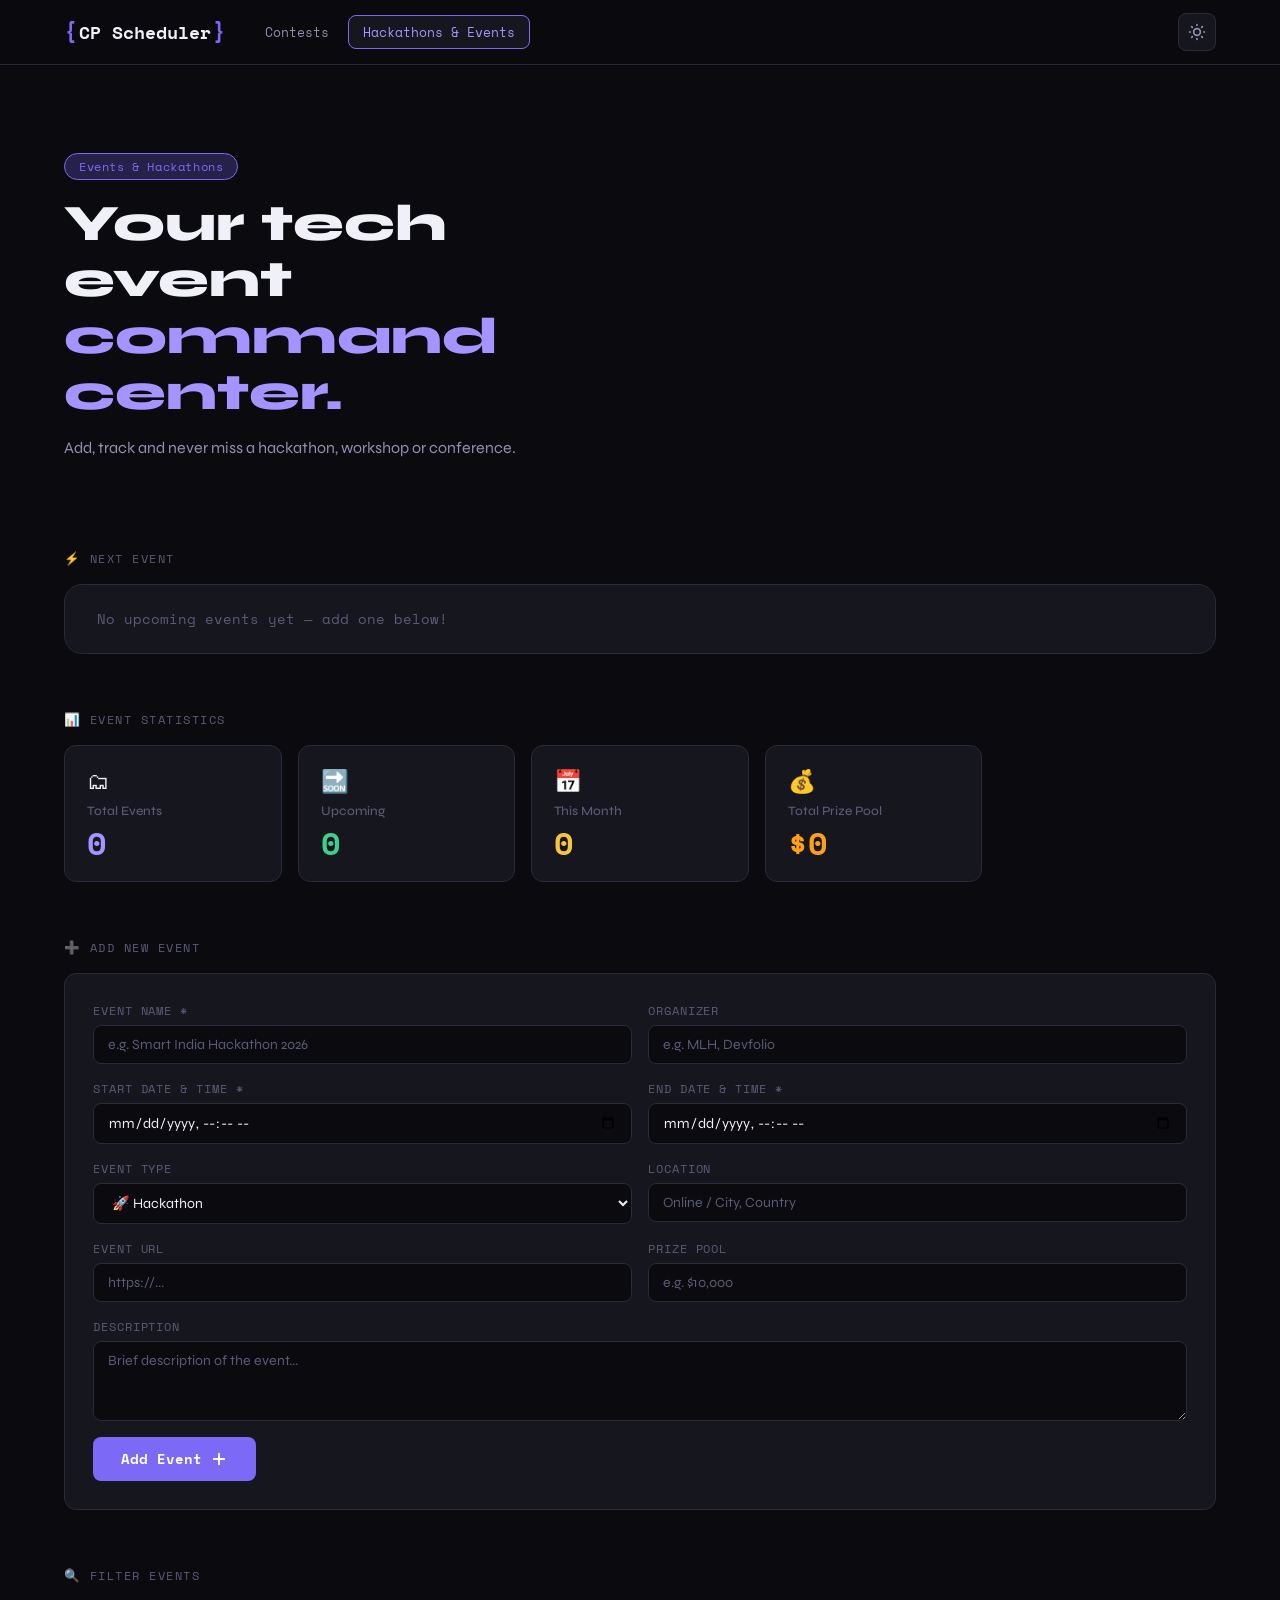
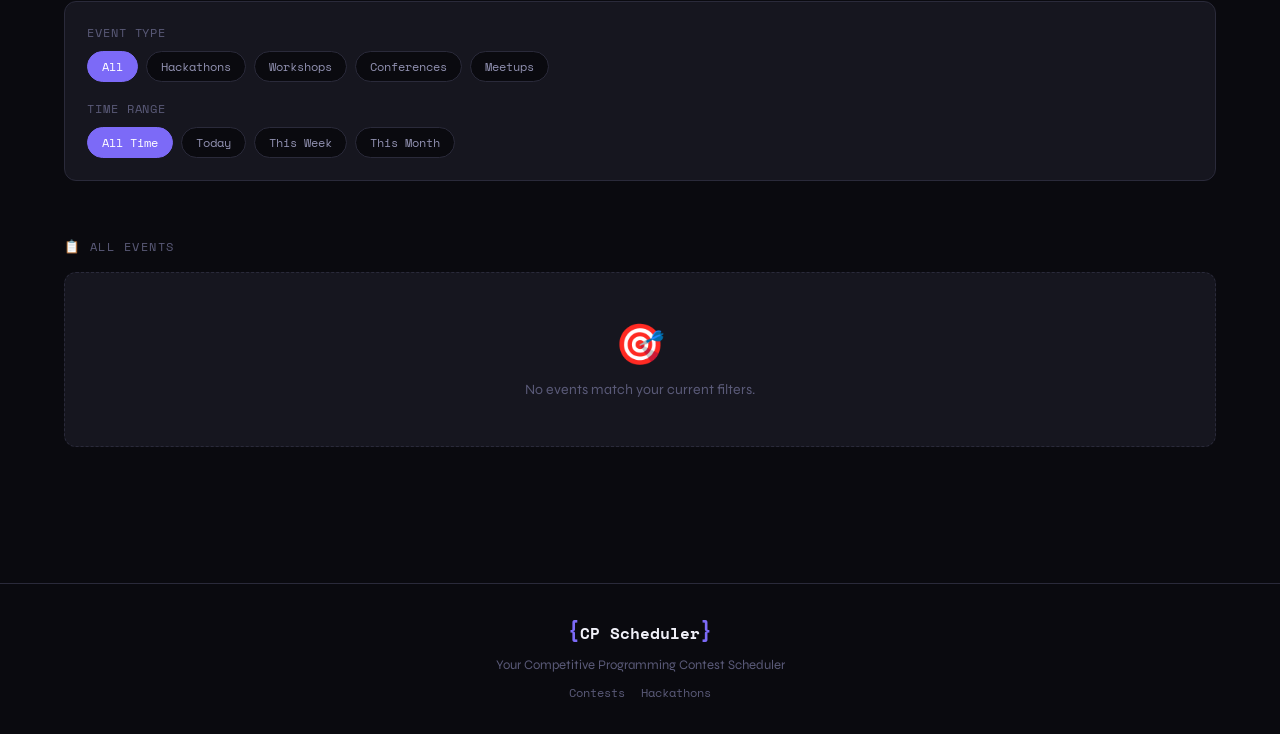
==== hackathons.html @ 65e53163 "Add CP Scheduler source code Upload HTML, CSS, JavaScript files and project assets." ====
<!DOCTYPE html>
<html lang="en">

<head>
  <meta charset="UTF-8" />
  <meta name="viewport" content="width=device-width, initial-scale=1.0" />
  <title>Hackathons & Events - CP Scheduler</title>
  <link rel="stylesheet" href="./styles/style.css" />
  <link rel="stylesheet" href="./styles/hackathons.css" />
  <link rel="preconnect" href="https://fonts.googleapis.com">
  <link rel="preconnect" href="https://fonts.gstatic.com" crossorigin>
  <link
    href="https://fonts.googleapis.com/css2?family=Space+Mono:ital,wght@0,400;0,700;1,400&family=Syne:wght@400;600;700;800&display=swap"
    rel="stylesheet">
  <script>
    const theme = localStorage.getItem('cp-scheduler-theme') || 'dark';
    document.documentElement.setAttribute('data-theme', theme);
  </script>
</head>

<body>
  <div id="app">
    <div class="bg-grid"></div>

    <header>
      <div class="container">
        <div class="logo">
          <span class="logo-bracket">{</span>
          <span class="logo-text">CP Scheduler</span>
          <span class="logo-bracket">}</span>
        </div>
        <nav class="nav-links">
          <a href="index.html">Contests</a>
          <a href="hackathons.html" class="active">Hackathons & Events</a>
        </nav>
        <div class="theme-toggle">
          <button id="theme-toggle-btn" aria-label="Toggle dark/light mode">
            <svg xmlns="http://www.w3.org/2000/svg" width="20" height="20" viewBox="0 0 24 24" fill="none"
              stroke="currentColor" stroke-width="2" stroke-linecap="round" stroke-linejoin="round" class="light-icon">
              <path
                d="M12 3v1m0 16v1m9-9h-1M4 12H3m15.364 6.364l-.707-.707M6.343 6.343l-.707-.707m12.728 0l-.707.707M6.343 17.657l-.707.707M16 12a4 4 0 11-8 0 4 4 0 018 0z">
              </path>
            </svg>
            <svg xmlns="http://www.w3.org/2000/svg" width="20" height="20" viewBox="0 0 24 24" fill="none"
              stroke="currentColor" stroke-width="2" stroke-linecap="round" stroke-linejoin="round" class="dark-icon">
              <path d="M21 12.79A9 9 0 1 1 11.21 3 7 7 0 0 0 21 12.79z"></path>
            </svg>
          </button>
        </div>
      </div>
    </header>

    <main>
      <div class="container">

        <section class="hero-section">
          <div class="hero-content">
            <div class="hero-tag">Events & Hackathons</div>
            <h1 class="hero-title">Your tech event<br><span class="accent">command center.</span></h1>
            <p class="hero-sub">Add, track and never miss a hackathon, workshop or conference.</p>
          </div>
        </section>

        <section class="next-event-section">
          <div class="section-label">⚡ Next Event</div>
          <div id="next-event" class="next-event">
            <div class="loading">No upcoming events yet — add one below!</div>
          </div>
        </section>

        <section class="stats-section">
          <div class="section-label">📊 Event Statistics</div>
          <div class="stats-grid">
            <div class="stat-card total-events">
              <div class="stat-icon">🗂</div>
              <h3>Total Events</h3>
              <div class="stat-value" id="total-events">0</div>
            </div>
            <div class="stat-card upcoming-events">
              <div class="stat-icon">🔜</div>
              <h3>Upcoming</h3>
              <div class="stat-value" id="upcoming-events">0</div>
            </div>
            <div class="stat-card this-month">
              <div class="stat-icon">📅</div>
              <h3>This Month</h3>
              <div class="stat-value" id="this-month-events">0</div>
            </div>
            <div class="stat-card prize-pool">
              <div class="stat-icon">💰</div>
              <h3>Total Prize Pool</h3>
              <div class="stat-value" id="total-prize-pool">$0</div>
            </div>
          </div>
        </section>

        <section class="add-event-section">
          <div class="section-label">➕ Add New Event</div>
          <div class="add-event-form">
            <div class="form-row">
              <div class="form-group">
                <label for="event-name">Event Name *</label>
                <input type="text" id="event-name" placeholder="e.g. Smart India Hackathon 2026" required>
              </div>
              <div class="form-group">
                <label for="event-organizer">Organizer</label>
                <input type="text" id="event-organizer" placeholder="e.g. MLH, Devfolio">
              </div>
            </div>
            <div class="form-row">
              <div class="form-group">
                <label for="event-start">Start Date & Time *</label>
                <input type="datetime-local" id="event-start" required>
              </div>
              <div class="form-group">
                <label for="event-end">End Date & Time *</label>
                <input type="datetime-local" id="event-end" required>
              </div>
            </div>
            <div class="form-row">
              <div class="form-group">
                <label for="event-type">Event Type</label>
                <select id="event-type">
                  <option value="hackathon">🚀 Hackathon</option>
                  <option value="workshop">🛠 Workshop</option>
                  <option value="conference">🎤 Conference</option>
                  <option value="meetup">🤝 Meetup</option>
                  <option value="other">📌 Other</option>
                </select>
              </div>
              <div class="form-group">
                <label for="event-location">Location</label>
                <input type="text" id="event-location" placeholder="Online / City, Country">
              </div>
            </div>
            <div class="form-row">
              <div class="form-group">
                <label for="event-url">Event URL</label>
                <input type="url" id="event-url" placeholder="https://...">
              </div>
              <div class="form-group">
                <label for="event-prize">Prize Pool</label>
                <input type="text" id="event-prize" placeholder="e.g. $10,000">
              </div>
            </div>
            <div class="form-group full-width">
              <label for="event-description">Description</label>
              <textarea id="event-description" placeholder="Brief description of the event..."></textarea>
            </div>
            <button id="add-event-btn" class="add-event-button">
              <span>Add Event</span>
              <svg xmlns="http://www.w3.org/2000/svg" width="18" height="18" viewBox="0 0 24 24" fill="none"
                stroke="currentColor" stroke-width="2.5" stroke-linecap="round" stroke-linejoin="round">
                <line x1="12" y1="5" x2="12" y2="19"></line>
                <line x1="5" y1="12" x2="19" y2="12"></line>
              </svg>
            </button>
          </div>
        </section>

        <section class="filters-section">
          <div class="section-label">🔍 Filter Events</div>
          <div class="filters">
            <div class="filter-group">
              <label>Event Type</label>
              <div class="filter-options">
                <button class="filter-btn active" data-type="all">All</button>
                <button class="filter-btn" data-type="hackathon">Hackathons</button>
                <button class="filter-btn" data-type="workshop">Workshops</button>
                <button class="filter-btn" data-type="conference">Conferences</button>
                <button class="filter-btn" data-type="meetup">Meetups</button>
              </div>
            </div>
            <div class="filter-group">
              <label>Time Range</label>
              <div class="filter-options">
                <button class="filter-btn active" data-time="all">All Time</button>
                <button class="filter-btn" data-time="today">Today</button>
                <button class="filter-btn" data-time="week">This Week</button>
                <button class="filter-btn" data-time="month">This Month</button>
              </div>
            </div>
          </div>
        </section>

        <section class="events-section">
          <div class="section-label">📋 All Events</div>
          <div class="events-grid" id="hackathons-list">
            <div class="empty-state">
              <div class="empty-icon">🎯</div>
              <p>No events yet. Add your first event above!</p>
            </div>
          </div>
        </section>

      </div>
    </main>

    <footer>
      <div class="container">
        <div class="footer-inner">
          <div class="footer-logo">
            <span class="logo-bracket">{</span>CP Scheduler<span class="logo-bracket">}</span>
          </div>
          <p>Your Competitive Programming Contest Scheduler</p>
          <div class="footer-links">
            <a href="index.html">Contests</a>
            <a href="hackathons.html">Hackathons</a>
          </div>
        </div>
      </div>
    </footer>
  </div>

  <script type="module" src="./js/hackathons-page.js"></script>
</body>

</html>
---- styles/style.css ----
/* ===========================
   CP Scheduler — style.css
   Global styles, theme, layout
   =========================== */

:root {
  --bg: #0a0a0f;
  --bg-secondary: #111118;
  --bg-card: #16161f;
  --bg-card-hover: #1c1c28;
  --border: #2a2a3a;
  --border-light: #3a3a50;
  --text-primary: #f0f0f8;
  --text-secondary: #9090b0;
  --text-muted: #5a5a78;
  --accent: #7c6af7;
  --accent-glow: rgba(124, 106, 247, 0.25);
  --accent-bright: #a594ff;
  --green: #3ecf8e;
  --green-dim: rgba(62, 207, 142, 0.15);
  --red: #f6685e;
  --yellow: #f5c542;

  /* Platform colors */
  --lc: #ffa116;
  --lc-bg: rgba(255, 161, 22, 0.1);
  --cf: #1d9bf0;
  --cf-bg: rgba(29, 155, 240, 0.1);
  --cc: #5b4638;
  --cc-bg: rgba(91, 70, 56, 0.15);
  --cc-accent: #e87b2e;
  --gfg: #2f8d46;
  --gfg-bg: rgba(47, 141, 70, 0.1);

  --radius: 12px;
  --radius-sm: 8px;
  --radius-lg: 18px;
  --shadow: 0 4px 24px rgba(0, 0, 0, 0.35);
  --shadow-card: 0 2px 12px rgba(0, 0, 0, 0.3);
  --font-mono: 'Space Mono', monospace;
  --font-display: 'Syne', sans-serif;
  --transition: 0.2s ease;
}

[data-theme="light"] {
  --bg: #f4f4fb;
  --bg-secondary: #eaeaf5;
  --bg-card: #ffffff;
  --bg-card-hover: #f0f0fa;
  --border: #dcdcee;
  --border-light: #c8c8e0;
  --text-primary: #12121e;
  --text-secondary: #44445a;
  --text-muted: #88889a;
  --accent: #6b5ae0;
  --accent-glow: rgba(107, 90, 224, 0.15);
  --accent-bright: #7c6af7;
  --shadow: 0 4px 24px rgba(0, 0, 0, 0.08);
  --shadow-card: 0 2px 12px rgba(0, 0, 0, 0.06);
}

*,
*::before,
*::after {
  box-sizing: border-box;
  margin: 0;
  padding: 0;
}

html {
  scroll-behavior: smooth;
}

body {
  font-family: var(--font-display);
  background: var(--bg);
  color: var(--text-primary);
  min-height: 100vh;
  transition: background var(--transition), color var(--transition);
  overflow-x: hidden;
}

/* Grid background */
/* .bg-grid {
  position: fixed;
  inset: 0;
  background-image:
    linear-gradient(var(--border) 1px, transparent 1px),
    linear-gradient(90deg, var(--border) 1px, transparent 1px);
  background-size: 40px 40px;
  opacity: 0.3;
  pointer-events: none;
  z-index: 0;
} */

#app {
  position: relative;
  z-index: 1;
}

.container {
  max-width: 1200px;
  margin: 0 auto;
  padding: 0 24px;
}

/* Header */
header {
  position: sticky;
  top: 0;
  z-index: 100;
  background: rgba(10, 10, 15, 0.85);
  backdrop-filter: blur(16px);
  border-bottom: 1px solid var(--border);
  padding: 0;
}

[data-theme="light"] header {
  background: rgba(244, 244, 251, 0.85);
}

header .container {
  display: flex;
  align-items: center;
  gap: 24px;
  height: 64px;
}

.logo {
  display: flex;
  align-items: center;
  gap: 2px;
  font-family: var(--font-mono);
  font-weight: 700;
  font-size: 1.1rem;
  white-space: nowrap;
  flex-shrink: 0;
}

.logo-bracket {
  color: var(--accent);
  font-size: 1.3rem;
}

.logo-text {
  color: var(--text-primary);
}

.nav-links {
  display: flex;
  gap: 4px;
  flex: 1;
}

.nav-links a {
  font-family: var(--font-mono);
  font-size: 0.82rem;
  color: var(--text-secondary);
  text-decoration: none;
  padding: 6px 14px;
  border-radius: var(--radius-sm);
  transition: all var(--transition);
  border: 1px solid transparent;
}

.nav-links a:hover,
.nav-links a.active {
  color: var(--text-primary);
  background: var(--bg-card);
  border-color: var(--border);
}

.nav-links a.active {
  color: var(--accent-bright);
  border-color: var(--accent);
}

/* Theme toggle */
.theme-toggle button {
  background: var(--bg-card);
  border: 1px solid var(--border);
  color: var(--text-secondary);
  border-radius: var(--radius-sm);
  width: 38px;
  height: 38px;
  cursor: pointer;
  display: flex;
  align-items: center;
  justify-content: center;
  transition: all var(--transition);
  flex-shrink: 0;
}

.theme-toggle button:hover {
  border-color: var(--accent);
  color: var(--accent);
}

/* Icon visibility */
.dark-icon { display: none; }
.light-icon { display: block; }

[data-theme="light"] .dark-icon { display: block; }
[data-theme="light"] .light-icon { display: none; }

/* Main */
main {
  padding: 40px 0 80px;
}

/* Hero section */
.hero-section {
  padding: 48px 0 32px;
  animation: fadeUp 0.6s ease both;
}

.hero-content {
  max-width: 580px;
}

.hero-tag {
  display: inline-block;
  font-family: var(--font-mono);
  font-size: 0.75rem;
  color: var(--accent);
  background: var(--accent-glow);
  border: 1px solid var(--accent);
  border-radius: 100px;
  padding: 4px 14px;
  margin-bottom: 16px;
  letter-spacing: 0.05em;
}

.hero-title {
  font-size: clamp(2rem, 5vw, 3.2rem);
  font-weight: 800;
  line-height: 1.1;
  color: var(--text-primary);
  margin-bottom: 14px;
}

.hero-title .accent {
  color: var(--accent-bright);
}

.hero-sub {
  font-size: 1rem;
  color: var(--text-secondary);
  line-height: 1.6;
}

/* Section labels */
.section-label {
  font-family: var(--font-mono);
  font-size: 0.78rem;
  color: var(--text-muted);
  text-transform: uppercase;
  letter-spacing: 0.12em;
  margin-bottom: 16px;
}

section {
  margin-bottom: 56px;
  animation: fadeUp 0.5s ease both;
}

section:nth-child(2) {
  animation-delay: 0.05s;
}

section:nth-child(3) {
  animation-delay: 0.1s;
}

section:nth-child(4) {
  animation-delay: 0.15s;
}

.section-header {
  display: flex;
  align-items: center;
  justify-content: space-between;
  flex-wrap: wrap;
  gap: 12px;
  margin-bottom: 20px;
}

.section-header .section-label {
  margin-bottom: 0;
}

/* Loading state */
.loading {
  color: var(--text-muted);
  font-family: var(--font-mono);
  font-size: 0.85rem;
  padding: 24px;
  text-align: center;
}

/* Footer */
footer {
  border-top: 1px solid var(--border);
  padding: 32px 0;
}

.footer-inner {
  display: flex;
  flex-direction: column;
  align-items: center;
  gap: 10px;
  text-align: center;
}

.footer-logo {
  font-family: var(--font-mono);
  font-weight: 700;
  font-size: 1rem;
}

.footer-logo .logo-bracket {
  color: var(--accent);
}

footer p {
  color: var(--text-muted);
  font-size: 0.82rem;
}

.footer-links {
  display: flex;
  gap: 16px;
}

.footer-links a {
  color: var(--text-muted);
  font-family: var(--font-mono);
  font-size: 0.78rem;
  text-decoration: none;
  transition: color var(--transition);
}

.footer-links a:hover {
  color: var(--accent);
}

/* Animations */
@keyframes fadeUp {
  from {
    opacity: 0;
    transform: translateY(16px);
  }

  to {
    opacity: 1;
    transform: translateY(0);
  }
}

@keyframes pulse {

  0%,
  100% {
    opacity: 1;
  }

  50% {
    opacity: 0.5;
  }
}

/* Scrollbar */
::-webkit-scrollbar {
  width: 6px;
}

::-webkit-scrollbar-track {
  background: var(--bg);
}

::-webkit-scrollbar-thumb {
  background: var(--border-light);
  border-radius: 3px;
}

::-webkit-scrollbar-thumb:hover {
  background: var(--accent);
}

/* Responsive Breakpoints */
@media (max-width: 1024px) {
  .hero-title {
    font-size: clamp(2rem, 4.5vw, 2.8rem);
  }
}

@media (max-width: 768px) {
  header .container {
    gap: 16px;
  }
  
  .hero-content {
    max-width: 100%;
  }
  
  .section-header {
    flex-direction: column;
    align-items: flex-start;
    gap: 16px;
  }
}

@media (max-width: 680px) {
  header .container {
    gap: 12px;
  }

  .nav-links a {
    padding: 5px 10px;
    font-size: 0.75rem;
  }

  .logo {
    font-size: 0.9rem;
  }

  main {
    padding: 24px 0 60px;
  }
}

@media (max-width: 480px) {
  header .container {
    flex-wrap: wrap;
    height: auto;
    padding-top: 12px;
    padding-bottom: 12px;
    justify-content: space-between;
  }
  
  .logo {
    flex: 1;
  }

  .nav-links {
    order: 3;
    width: 100%;
    justify-content: center;
    margin-top: 8px;
    padding-top: 8px;
    border-top: 1px solid var(--border);
  }
  
  .hero-title {
    font-size: 1.8rem;
  }
  
  .footer-links {
    flex-wrap: wrap;
    justify-content: center;
  }
}
---- styles/hackathons.css ----
/* ===========================
   hackathons.css
   =========================== */

/* ---- Stats grid ---- */
.stats-grid {
  display: grid;
  grid-template-columns: repeat(auto-fill, minmax(200px, 1fr));
  gap: 16px;
}

.stat-card {
  background: var(--bg-card);
  border: 1px solid var(--border);
  border-radius: var(--radius);
  padding: 22px;
  display: flex;
  flex-direction: column;
  align-items: flex-start;
  gap: 8px;
  transition: all var(--transition);
}

.stat-card:hover {
  border-color: var(--border-light);
  transform: translateY(-2px);
}

.stat-icon { font-size: 1.4rem; }

.stat-card h3 {
  font-size: 0.8rem;
  color: var(--text-muted);
  font-weight: 500;
}

.stat-value {
  font-family: var(--font-mono);
  font-size: 2rem;
  font-weight: 700;
  color: var(--text-primary);
  line-height: 1;
}

.stat-card.total-events    .stat-value { color: var(--accent-bright); }
.stat-card.upcoming-events .stat-value { color: var(--green); }
.stat-card.this-month      .stat-value { color: var(--yellow); }
.stat-card.prize-pool      .stat-value { color: var(--lc); }

/* ---- Add event form ---- */
.add-event-form {
  background: var(--bg-card);
  border: 1px solid var(--border);
  border-radius: var(--radius);
  padding: 28px;
  display: flex;
  flex-direction: column;
  gap: 16px;
}

.form-row {
  display: grid;
  grid-template-columns: 1fr 1fr;
  gap: 16px;
}

.form-group {
  display: flex;
  flex-direction: column;
  gap: 6px;
}

.form-group.full-width { grid-column: 1 / -1; }

.form-group label {
  font-family: var(--font-mono);
  font-size: 0.72rem;
  color: var(--text-muted);
  text-transform: uppercase;
  letter-spacing: 0.08em;
}

.form-group input,
.form-group select,
.form-group textarea {
  background: var(--bg);
  border: 1px solid var(--border);
  color: var(--text-primary);
  font-family: var(--font-display);
  font-size: 0.88rem;
  padding: 10px 14px;
  border-radius: var(--radius-sm);
  outline: none;
  transition: border-color var(--transition);
  width: 100%;
}

.form-group input:focus,
.form-group select:focus,
.form-group textarea:focus {
  border-color: var(--accent);
  box-shadow: 0 0 0 3px var(--accent-glow);
}

.form-group input::placeholder,
.form-group textarea::placeholder {
  color: var(--text-muted);
}

.form-group textarea {
  min-height: 80px;
  resize: vertical;
}

.form-group select option {
  background: var(--bg-card);
  color: var(--text-primary);
}

.add-event-button {
  display: flex;
  align-items: center;
  justify-content: center;
  gap: 8px;
  background: var(--accent);
  color: white;
  border: none;
  font-family: var(--font-mono);
  font-size: 0.85rem;
  font-weight: 700;
  padding: 12px 28px;
  border-radius: var(--radius-sm);
  cursor: pointer;
  transition: all var(--transition);
  align-self: flex-start;
}

.add-event-button:hover {
  background: var(--accent-bright);
  transform: translateY(-1px);
  box-shadow: 0 4px 16px var(--accent-glow);
}

/* ---- Filters ---- */
.filters {
  background: var(--bg-card);
  border: 1px solid var(--border);
  border-radius: var(--radius);
  padding: 22px;
  display: flex;
  flex-direction: column;
  gap: 18px;
}

.filter-group { display: flex; flex-direction: column; gap: 10px; }

.filter-group label {
  font-family: var(--font-mono);
  font-size: 0.72rem;
  color: var(--text-muted);
  text-transform: uppercase;
  letter-spacing: 0.08em;
}

.filter-options { display: flex; gap: 8px; flex-wrap: wrap; }

.filter-btn {
  font-family: var(--font-mono);
  font-size: 0.75rem;
  padding: 6px 14px;
  border-radius: 100px;
  border: 1px solid var(--border);
  background: var(--bg);
  color: var(--text-secondary);
  cursor: pointer;
  transition: all var(--transition);
}

.filter-btn:hover { border-color: var(--border-light); color: var(--text-primary); }

.filter-btn.active {
  background: var(--accent);
  border-color: var(--accent);
  color: white;
}

/* ---- Events grid ---- */
.events-grid {
  display: grid;
  grid-template-columns: repeat(auto-fill, minmax(320px, 1fr));
  gap: 16px;
}

.event-card {
  background: var(--bg-card);
  border: 1px solid var(--border);
  border-radius: var(--radius);
  padding: 22px;
  display: flex;
  flex-direction: column;
  gap: 12px;
  transition: all var(--transition);
  animation: fadeUp 0.3s ease both;
  position: relative;
}

.event-card:hover {
  border-color: var(--accent);
  transform: translateY(-2px);
  box-shadow: 0 4px 20px var(--accent-glow);
}

.event-type-badge {
  display: inline-flex;
  align-items: center;
  gap: 5px;
  font-family: var(--font-mono);
  font-size: 0.68rem;
  text-transform: uppercase;
  letter-spacing: 0.08em;
  padding: 3px 10px;
  border-radius: 100px;
  background: var(--accent-glow);
  color: var(--accent);
  border: 1px solid var(--accent);
  width: fit-content;
}

.event-type-badge[data-type="hackathon"] { background: rgba(124,106,247,0.12); color: var(--accent); border-color: var(--accent); }
.event-type-badge[data-type="workshop"]  { background: rgba(62,207,142,0.12);  color: var(--green);  border-color: var(--green); }
.event-type-badge[data-type="conference"]{ background: rgba(29,155,240,0.12);  color: var(--cf);     border-color: var(--cf); }
.event-type-badge[data-type="meetup"]    { background: rgba(255,161,22,0.12);  color: var(--lc);     border-color: var(--lc); }

.event-name {
  font-size: 1.05rem;
  font-weight: 700;
  color: var(--text-primary);
  line-height: 1.3;
}

.event-meta {
  display: flex;
  flex-direction: column;
  gap: 5px;
}

.event-meta-row {
  display: flex;
  align-items: center;
  gap: 8px;
  font-family: var(--font-mono);
  font-size: 0.76rem;
  color: var(--text-secondary);
}

.event-description {
  font-size: 0.82rem;
  color: var(--text-muted);
  line-height: 1.6;
  display: -webkit-box;
  line-clamp: 2;
  -webkit-line-clamp: 2;
  -webkit-box-orient: vertical;
  overflow: hidden;
}

.event-card-footer {
  display: flex;
  align-items: center;
  justify-content: space-between;
  padding-top: 12px;
  border-top: 1px solid var(--border);
  margin-top: auto;
}

.prize-tag {
  font-family: var(--font-mono);
  font-size: 0.72rem;
  color: var(--yellow);
  background: rgba(245, 197, 66, 0.1);
  border: 1px solid rgba(245, 197, 66, 0.3);
  padding: 3px 8px;
  border-radius: 100px;
}

.event-actions {
  display: flex;
  gap: 8px;
  align-items: center;
}

.event-link-btn {
  font-family: var(--font-mono);
  font-size: 0.72rem;
  color: var(--accent);
  text-decoration: none;
  transition: color var(--transition);
}

.event-link-btn:hover { color: var(--accent-bright); }

.event-delete-btn {
  background: none;
  border: none;
  color: var(--text-muted);
  cursor: pointer;
  font-size: 0.72rem;
  font-family: var(--font-mono);
  padding: 0;
  transition: color var(--transition);
}

.event-delete-btn:hover { color: var(--red); }

/* ---- Next event ---- */
.next-event {
  background: var(--bg-card);
  border: 1px solid var(--border);
  border-radius: var(--radius-lg);
  overflow: hidden;
}

.next-event-inner {
  display: grid;
  grid-template-columns: 1fr auto;
  align-items: center;
  gap: 24px;
  padding: 28px 32px;
}

/* ---- Empty state ---- */
.empty-state {
  grid-column: 1 / -1;
  display: flex;
  flex-direction: column;
  align-items: center;
  gap: 12px;
  padding: 48px 24px;
  text-align: center;
  background: var(--bg-card);
  border: 1px dashed var(--border);
  border-radius: var(--radius);
}

.empty-icon { font-size: 2.5rem; }

.empty-state p {
  font-size: 0.88rem;
  color: var(--text-muted);
}

/* Responsive Breakpoints */
@media (max-width: 1024px) {
  .events-grid { grid-template-columns: repeat(auto-fill, minmax(280px, 1fr)); }
}

@media (max-width: 768px) {
  .form-row { grid-template-columns: 1fr; }
  .next-event-inner { 
    grid-template-columns: 1fr; 
    gap: 16px;
    padding: 24px;
  }
  .stats-grid { grid-template-columns: repeat(2, 1fr); }
}

@media (max-width: 680px) {
  .events-grid { grid-template-columns: 1fr; }
}

@media (max-width: 480px) {
  .stats-grid { grid-template-columns: 1fr; }
  .add-event-form { padding: 20px 16px; }
  .filters { padding: 16px; }
  .event-card { padding: 16px; }
  .next-event-inner { padding: 20px 16px; }
}
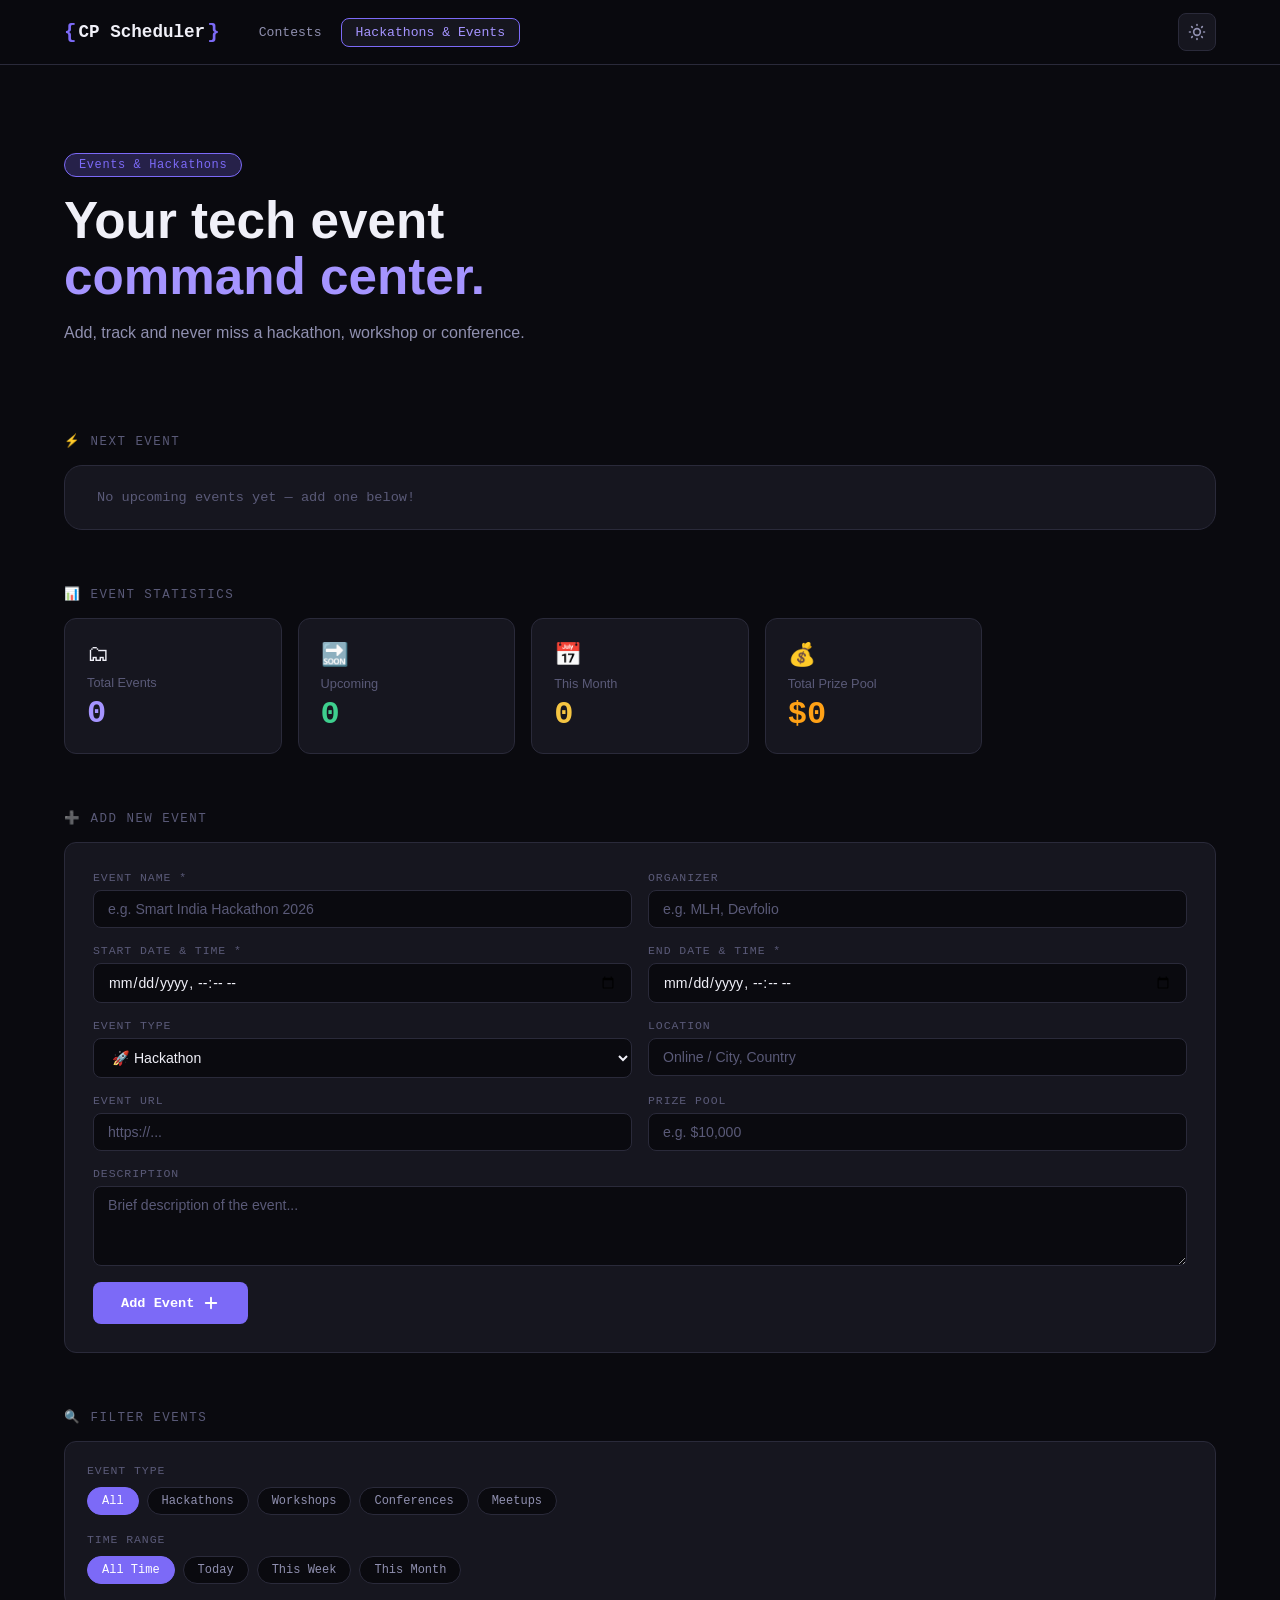
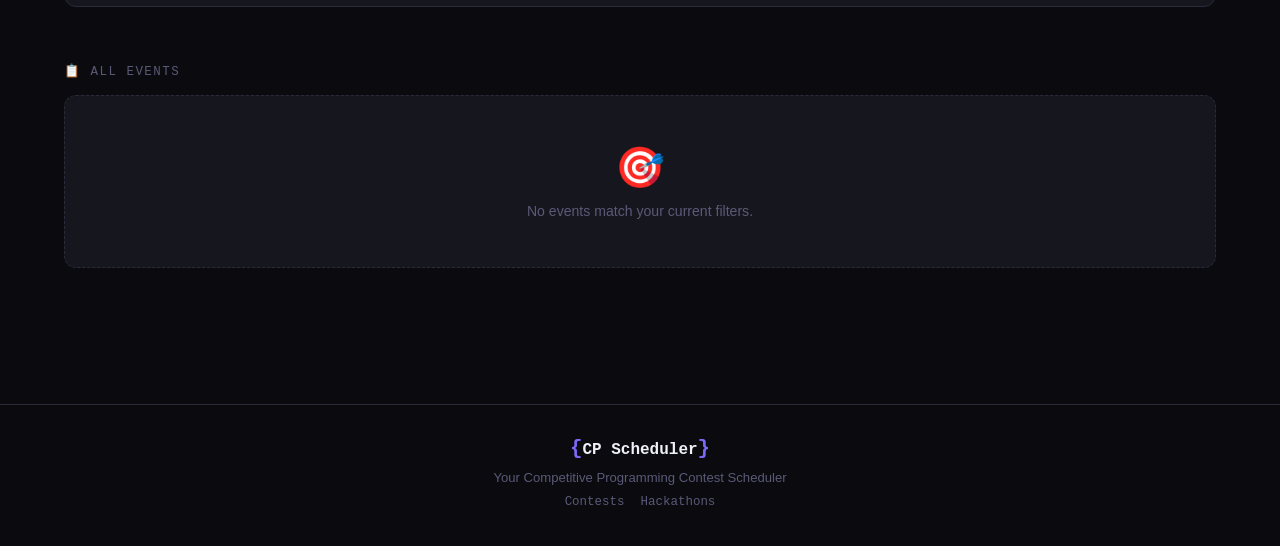
==== commit ab33634b: "Add files via upload" ====
--- a/hackathons.html
+++ b/hackathons.html
@@ -10,7 +10,7 @@
   <link rel="preconnect" href="https://fonts.googleapis.com">
   <link rel="preconnect" href="https://fonts.gstatic.com" crossorigin>
   <link
-    href="https://fonts.googleapis.com/css2?family=Space+Mono:ital,wght@0,400;0,700;1,400&family=Syne:wght@400;600;700;800&display=swap"
+    href="https://fonts.googleapis.com/css2?family=JetBrains+Mono:ital,wght@0,400;0,500;0,700;1,400&family=Plus+Jakarta+Sans:wght@400;500;600;700;800&family=Inter:wght@400;500;600&display=swap"
     rel="stylesheet">
   <script>
     const theme = localStorage.getItem('cp-scheduler-theme') || 'dark';
